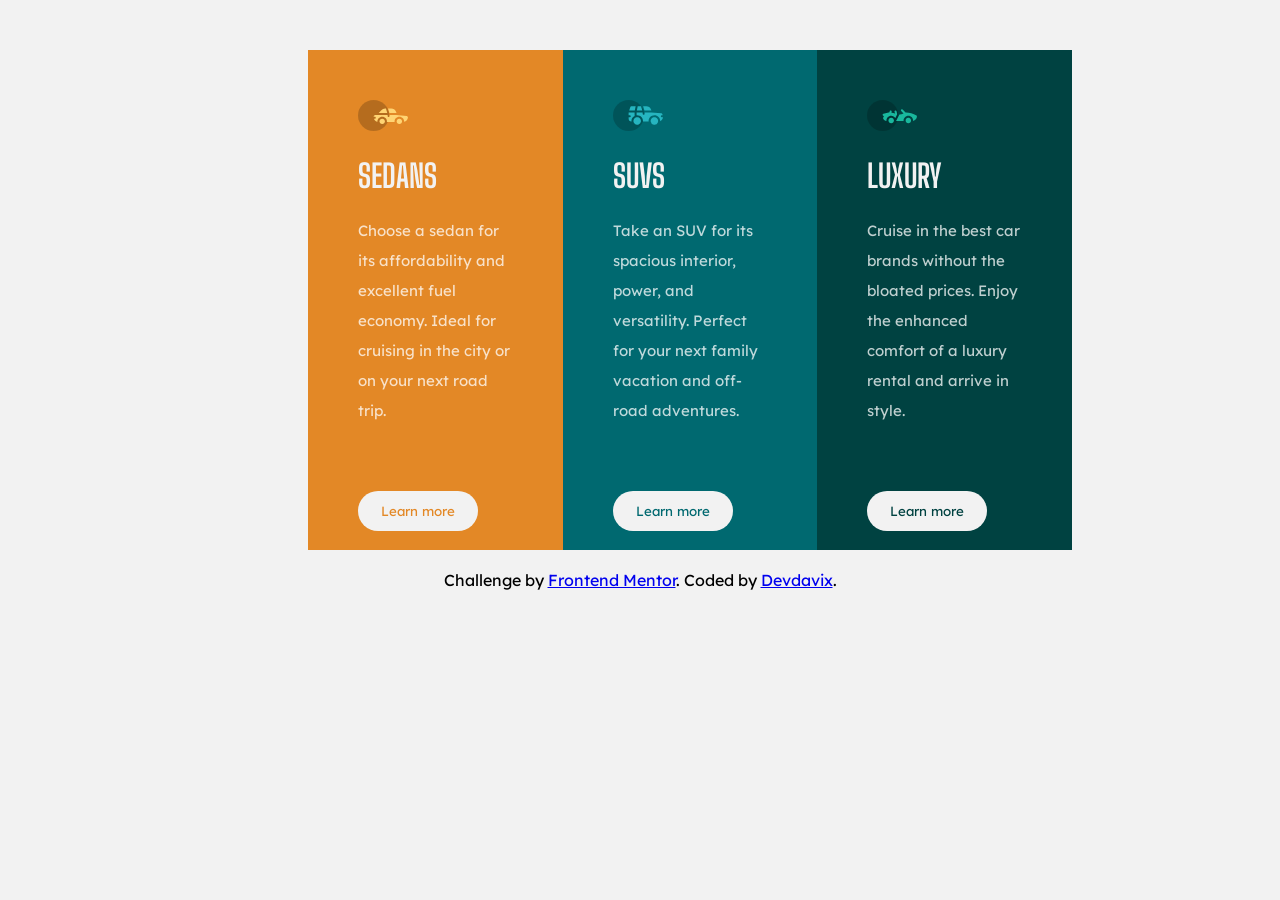
==== index.html @ 064be314 "commit" ====
<!DOCTYPE html>
<html lang="en">
  <head>
    <meta charset="UTF-8" />
    <meta name="viewport" content="width=device-width, initial-scale=1.0" />
    <link
      rel="icon"
      type="image/png"
      sizes="32x32"
      href="./images/favicon-32x32.png"
    />

    <title>Frontend Mentor | 3-column preview card component</title>
    <link rel="stylesheet" href="./css/style.css" />
  </head>

  <body>
    <div class="main">
      <div class="sedan">
        <img src="./images/icon-sedans.svg" alt="sedan" />
        <h1 class="h1">Sedans</h1>
        <p>
          Choose a sedan for its affordability and excellent fuel economy. Ideal
          for cruising in the city or on your next road trip.
        </p>
        <button>Learn more</button>
      </div>
      <div class="suvs">
        <img src="./images/icon-suvs.svg" alt="suvs" />
        <h1>SUVs</h1>
        <p>
          Take an SUV for its spacious interior, power, and versatility. Perfect
          for your next family vacation and off-road adventures.
        </p>
        <button>Learn more</button>
      </div>
      <div class="luxury">
        <img src="./images/icon-luxury.svg" alt="luxury" />
        <h1>Luxury</h1>
        <p>
          Cruise in the best car brands without the bloated prices. Enjoy the
          enhanced comfort of a luxury rental and arrive in style.
        </p>
        <button>Learn more</button>
      </div>
    </div>

    <div class="attribution">
      Challenge by
      <a href="https://www.frontendmentor.io?ref=challenge" target="_blank"
        >Frontend Mentor</a
      >. Coded by <a href="#">Devdavix</a>.
    </div>
  </body>
</html>
---- css/style.css ----
@import url('https://fonts.googleapis.com/css2?family=Big+Shoulders+Display:wght@700&family=Lexend+Deca&display=swap');


body{
    background: hsl(0, 0%, 95%);


  
}


.main {
    display: flex;
    flex-direction: row; /* Default value for flex-direction is row, so this line can be omitted */
    justify-content: center;
    align-items: center; /* Use align-items to vertically center items */
    margin-left: 300px;
    margin-right: 200px;
    margin-top: 50px;
 
  
  }

  img{
    height: auto;
    width: 50px;
}
p{
    font-family: "Lexend Deca";
    font-weight: 400;
    font-size: 15px;
    color: hsla(0, 0%, 100%, 0.75);
    line-height: 30px;
    width: auto;
    
}

h1{
    font-family: "Big Shoulders Display";
    font-weight: 700;
    color:  hsl(0, 0%, 95%)        ;
    text-transform: uppercase;

}

.sedan{
    background: hsl(31, 77%, 52%);
    height: 400px;
    width: 400px;
    padding: 50px;
   
    
   


}

.suvs{
    background:  hsl(184, 100%, 22%);
    height: 400px;
    width: 400px;
    padding: 50px;
    
}

.luxury{
    background: hsl(179, 100%, 13%);
    height: 400px;
    width: 400px;
    padding: 50px;
  

}

.sedan button{
    border: none;
    background:  hsl(0, 0%, 95%)
    ;
    color: hsl(31, 77%, 52%);
    padding: 10px;
    border-radius: 20px;
        width: 120px;
    height: 40px;

    font-family: "Lexend Deca";
    margin-top: 50px;
 
}


.suvs button{
    border: none;
    background:  hsl(0, 0%, 95%)
    ;
    color: hsl(184, 100%, 22%);
    padding: 10px;
    border-radius: 20px;
    width: 120px;
    height: 40px;
    font-family: "Lexend Deca";
    margin-top: 50px;


}


.luxury button{
    border: none;
    background:  hsl(0, 0%, 95%)
    ;
    color: hsl(179, 100%, 13%);
    padding: 10px;
    border-radius: 20px;
    width: 120px;
    height: 40px;
    margin-top: 50px;
    font-family: "Lexend Deca";



}

.attribution{
font-family: "Lexend Deca";
display: block;
text-align: center;
margin-top: 20px;
}

button:hover {
    background: transparent; /* Adjusted background color on hover */
    cursor: pointer;
    color:  hsl(0, 0%, 95%);
    border: solid 1px   hsl(0, 0%, 95%)
    ;

  }




@media screen and (max-width: 375px) {
    
  
    .main{
      display: block;
      padding: 10px;
      margin: 20px;

    }

    img{
        height: auto;
        width: 50px;
    }
    p{
        font-family: "Lexend Deca";
        font-weight: 400;
        font-size: 15px;
        color: hsla(0, 0%, 100%, 0.75);
        line-height: 30px;
        width: auto;
        
    }

    h1{
        font-family: "Big Shoulders Display";
        font-weight: 700;
        color:  hsl(0, 0%, 95%)        ;
        text-transform: uppercase;

   }

    .sedan{
        background: hsl(31, 77%, 52%);
        height: 300px;
        width: auto;
        padding: 50px;
        border-top-right-radius: 10px;
        border-top-left-radius: 10px;
        
       

    
    }

    .suvs{
        background:  hsl(184, 100%, 22%);
        height: 300px;
        width: auto;
        padding: 50px;
        
    }

    .luxury{
        background: hsl(179, 100%, 13%);
        height: 300px;
        width: auto;
        padding: 50px;
        border-bottom-right-radius: 10px;
        border-bottom-left-radius: 10px;


    }

    .sedan button{
        border: none;
        background:  hsl(0, 0%, 95%)
        ;
        color: hsl(31, 77%, 52%);
        padding: 10px;
        border-radius: 20px;
        width: 100px;
        font-family: "Lexend Deca";
        margin-top: -20px;
    
    }


    .suvs button{
        border: none;
        background:  hsl(0, 0%, 95%)
        ;
        color: hsl(184, 100%, 22%);
        padding: 10px;
        border-radius: 20px;
        width: 100px;
        font-family: "Lexend Deca";
        margin-top: -20px;


    }


    .luxury button{
        border: none;
        background:  hsl(0, 0%, 95%)
        ;
        color: hsl(179, 100%, 13%);
        padding: 10px;
        border-radius: 20px;
        width: 100px;
        font-family: "Lexend Deca";
        margin-top: -20px;
   


    }

    
button:hover {
    background: transparent; /* Adjusted background color on hover */
    cursor: pointer;
    color:  hsl(0, 0%, 95%);
    border: solid 1px   hsl(0, 0%, 95%)
    ;

  }


    
    

.attribution{
    font-family: "Lexend Deca";
   display: block;
   text-align: center;
}









    
    
  }
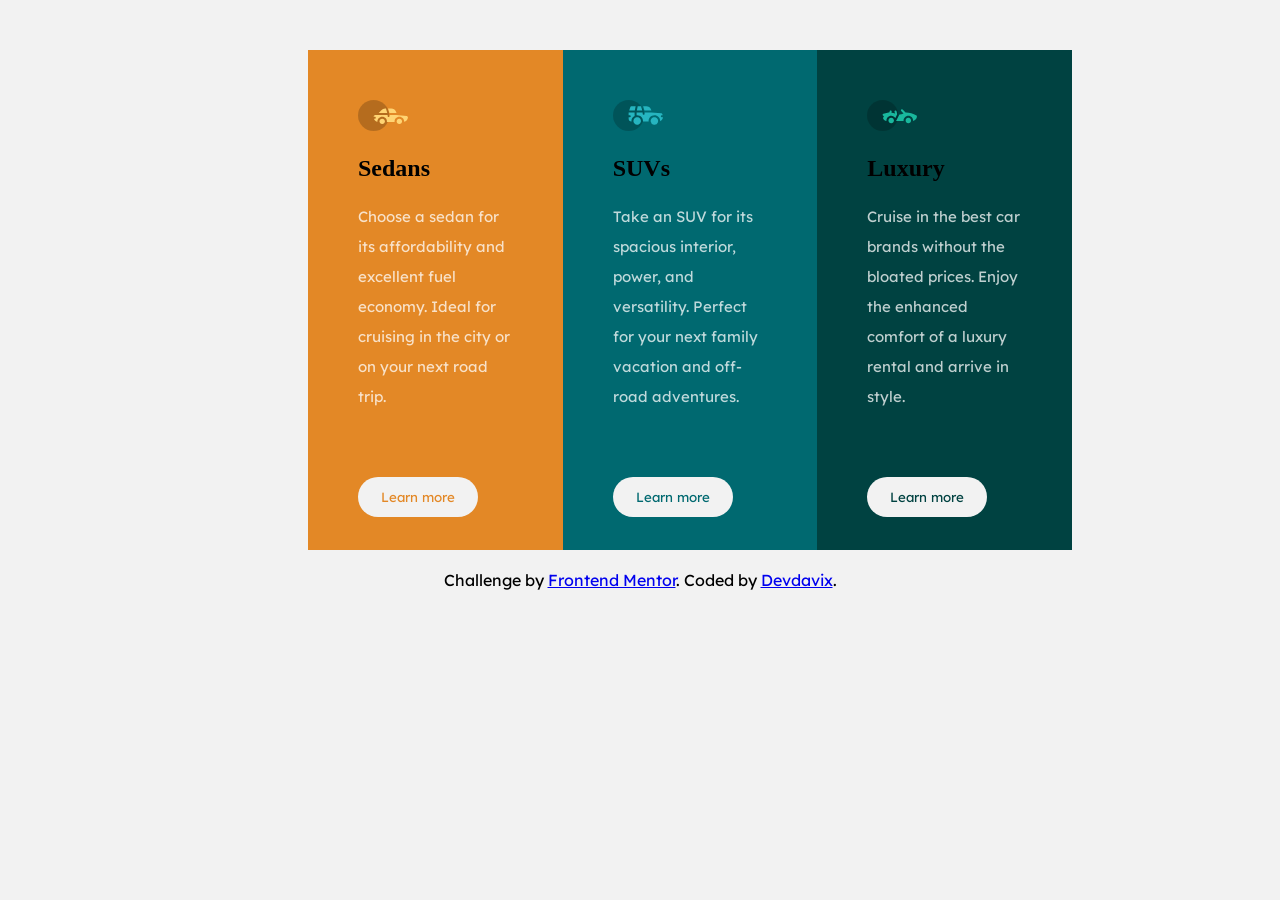
==== commit 76833b5b: "add" ====
--- a/index.html
+++ b/index.html
@@ -1,24 +1,23 @@
 <!DOCTYPE html>
 <html lang="en">
-  <head>
-    <meta charset="UTF-8" />
-    <meta name="viewport" content="width=device-width, initial-scale=1.0" />
-    <link
-      rel="icon"
-      type="image/png"
-      sizes="32x32"
-      href="./images/favicon-32x32.png"
-    />
-
-    <title>Frontend Mentor | 3-column preview card component</title>
-    <link rel="stylesheet" href="./css/style.css" />
-  </head>
-
-  <body>
-    <div class="main">
+<head>
+  <meta charset="UTF-8" />
+  <meta name="viewport" content="width=device-width, initial-scale=1.0" />
+  <link
+    rel="icon"
+    type="image/png"
+    sizes="32x32"
+    href="./images/favicon-32x32.png"
+  />
+  <title>Frontend Mentor | 3-column preview card component</title>
+  <link rel="stylesheet" href="./css/style.css" />
+</head>
+<body>
+  <main>
+    <section class="main">
       <div class="sedan">
         <img src="./images/icon-sedans.svg" alt="sedan" />
-        <h1 class="h1">Sedans</h1>
+        <h2>Sedans</h2>
         <p>
           Choose a sedan for its affordability and excellent fuel economy. Ideal
           for cruising in the city or on your next road trip.
@@ -27,7 +26,7 @@
       </div>
       <div class="suvs">
         <img src="./images/icon-suvs.svg" alt="suvs" />
-        <h1>SUVs</h1>
+        <h2>SUVs</h2>
         <p>
           Take an SUV for its spacious interior, power, and versatility. Perfect
           for your next family vacation and off-road adventures.
@@ -36,20 +35,21 @@
       </div>
       <div class="luxury">
         <img src="./images/icon-luxury.svg" alt="luxury" />
-        <h1>Luxury</h1>
+        <h2>Luxury</h2>
         <p>
           Cruise in the best car brands without the bloated prices. Enjoy the
           enhanced comfort of a luxury rental and arrive in style.
         </p>
         <button>Learn more</button>
       </div>
-    </div>
+    </section>
 
-    <div class="attribution">
+    <footer class="attribution">
       Challenge by
       <a href="https://www.frontendmentor.io?ref=challenge" target="_blank"
         >Frontend Mentor</a
       >. Coded by <a href="#">Devdavix</a>.
-    </div>
-  </body>
+    </footer>
+  </main>
+</body>
 </html>
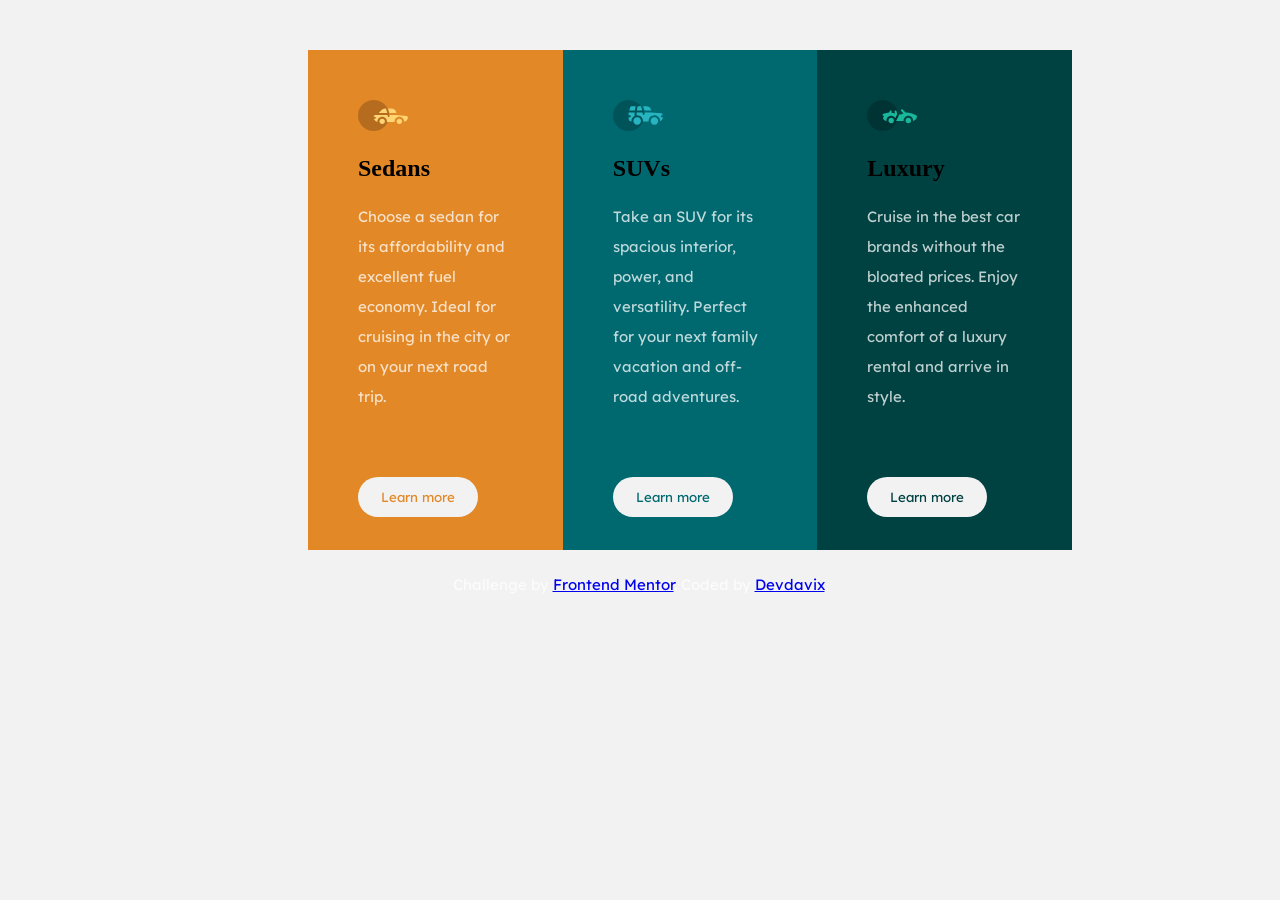
==== commit d24572da: "add" ====
--- a/index.html
+++ b/index.html
@@ -13,10 +13,10 @@
   <link rel="stylesheet" href="./css/style.css" />
 </head>
 <body>
-  <main>
+  <main role="main">
     <section class="main">
       <div class="sedan">
-        <img src="./images/icon-sedans.svg" alt="sedan" />
+        <img src="./images/icon-sedans.svg" alt="sedan" role="img" />
         <h2>Sedans</h2>
         <p>
           Choose a sedan for its affordability and excellent fuel economy. Ideal
@@ -24,8 +24,9 @@
         </p>
         <button>Learn more</button>
       </div>
+
       <div class="suvs">
-        <img src="./images/icon-suvs.svg" alt="suvs" />
+        <img src="./images/icon-suvs.svg" alt="suvs" role="img" />
         <h2>SUVs</h2>
         <p>
           Take an SUV for its spacious interior, power, and versatility. Perfect
@@ -33,8 +34,9 @@
         </p>
         <button>Learn more</button>
       </div>
+
       <div class="luxury">
-        <img src="./images/icon-luxury.svg" alt="luxury" />
+        <img src="./images/icon-luxury.svg" alt="luxury" role="img" />
         <h2>Luxury</h2>
         <p>
           Cruise in the best car brands without the bloated prices. Enjoy the
@@ -45,10 +47,10 @@
     </section>
 
     <footer class="attribution">
-      Challenge by
-      <a href="https://www.frontendmentor.io?ref=challenge" target="_blank"
-        >Frontend Mentor</a
-      >. Coded by <a href="#">Devdavix</a>.
+      <p>
+        Challenge by
+        <a href="https://www.frontendmentor.io?ref=challenge" target="_blank">Frontend Mentor</a>. Coded by <a href="#">Devdavix</a>.
+      </p>
     </footer>
   </main>
 </body>
